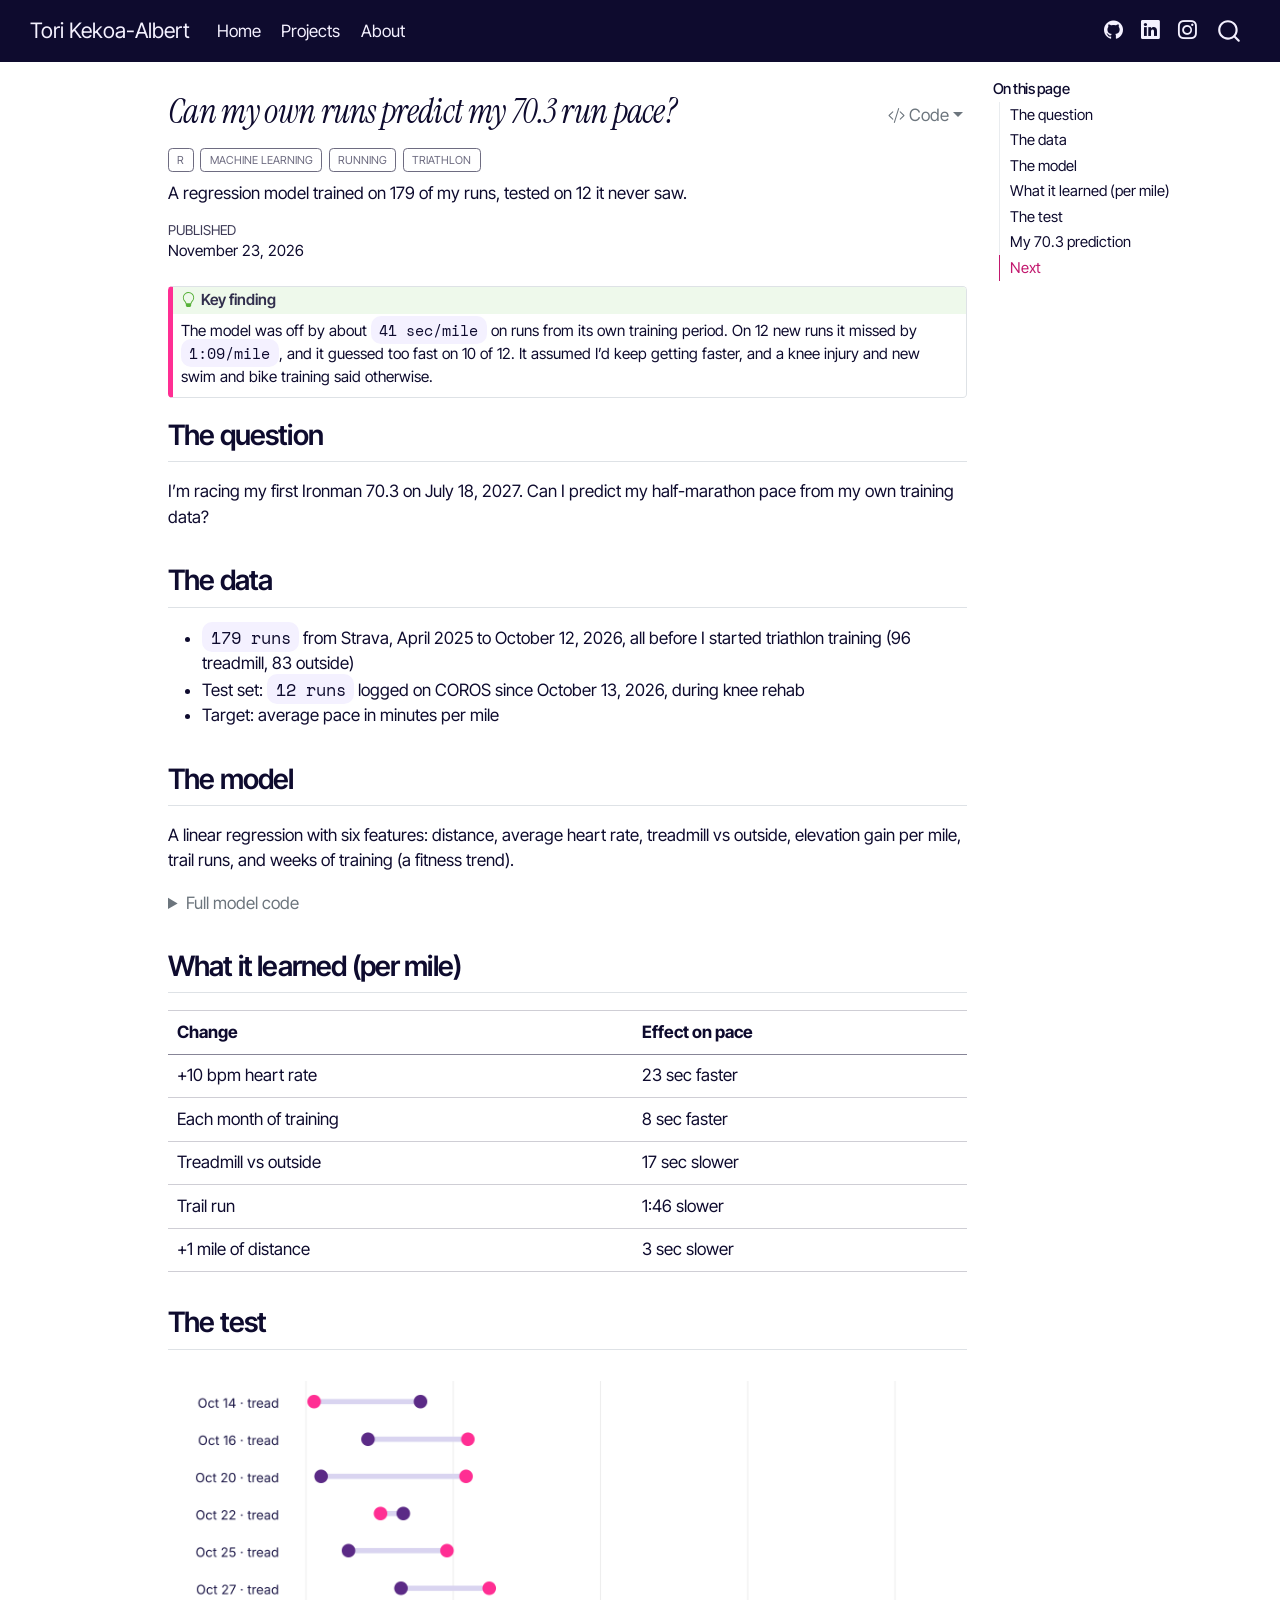
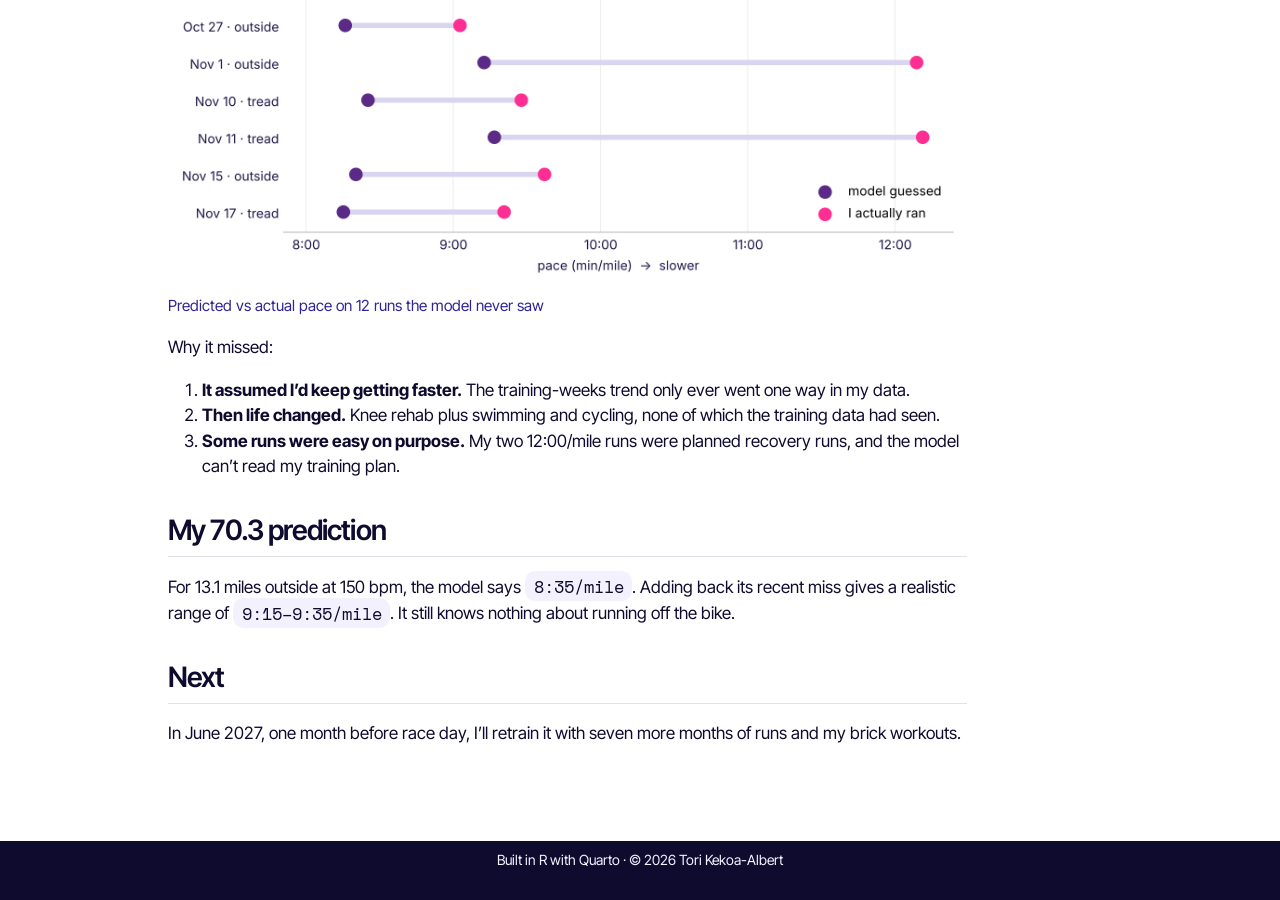
==== projects/ironman-pace/index.html @ d80fd7a1 "Built site for gh-pages" ====
<!DOCTYPE html>
<html xmlns="http://www.w3.org/1999/xhtml" lang="en" xml:lang="en"><head>

<meta charset="utf-8">
<meta name="generator" content="quarto-1.11.9">

<meta name="viewport" content="width=device-width, initial-scale=1.0, user-scalable=yes">

<meta name="dcterms.date" content="2026-11-23">
<meta name="description" content="A regression model trained on 179 of my runs, tested on 12 it never saw.">

<title>Can my own runs predict my 70.3 run pace? – Tori Kekoa-Albert</title>
<style>
/* Default styles provided by pandoc.
** See https://pandoc.org/MANUAL.html#variables-for-html for config info.
*/
span.smallcaps{font-variant: small-caps;}
div.columns{display: flex; gap: 1.5em;}
div.column{flex: auto;}
@media screen {
div.columns{gap: min(4vw, 1.5em);}
div.column{overflow-x: auto;}
}
div.hanging-indent{margin-left: 1.5em; text-indent: -1.5em;}
ul.task-list{list-style: none;}
ul.task-list li input[type="checkbox"] {
  width: 0.8em;
  margin: 0 0.8em 0.2em -1em; /* quarto-specific, see https://github.com/quarto-dev/quarto-cli/issues/4556 */ 
  vertical-align: middle;
}
/* CSS for syntax highlighting */
html { -webkit-text-size-adjust: 100%; }
pre > code.sourceCode { white-space: pre; position: relative; }
pre > code.sourceCode > span { display: inline-block; line-height: 1.25; }
pre > code.sourceCode > span:empty { height: 1.2em; }
.sourceCode { overflow: visible; }
code.sourceCode > span { color: inherit; text-decoration: inherit; }
div.sourceCode { margin: 1em 0; }
pre.sourceCode { margin: 0; }
@media screen {
div.sourceCode { overflow: auto; }
}
@media print {
pre > code.sourceCode { white-space: pre-wrap; }
pre > code.sourceCode > span { text-indent: -5em; padding-left: 5em; }
}
pre.numberSource code
  { counter-reset: source-line 0; }
pre.numberSource code > span
  { position: relative; left: -4em; counter-increment: source-line; }
pre.numberSource code > span > a:first-child::before
  { content: counter(source-line);
    position: relative; left: -1em; text-align: right; vertical-align: baseline;
    border: none; display: inline-block;
    -webkit-touch-callout: none; -webkit-user-select: none;
    -khtml-user-select: none; -moz-user-select: none;
    -ms-user-select: none; user-select: none;
    padding: 0 4px; width: 4em;
  }
pre.numberSource { margin-left: 3em;  padding-left: 4px; }
div.sourceCode
  {   }
@media screen {
pre > code.sourceCode > span > a:first-child::before { text-decoration: underline; }
}
</style>


<script src="../../site_libs/quarto-nav/quarto-nav.js"></script>
<script src="../../site_libs/quarto-nav/headroom.min.js"></script>
<script src="../../site_libs/clipboard/clipboard.min.js"></script>
<script src="../../site_libs/quarto-search/autocomplete.umd.js"></script>
<script src="../../site_libs/quarto-search/fuse.min.js"></script>
<script src="../../site_libs/quarto-search/quarto-search.js"></script>
<meta name="quarto:offset" content="../../">
<script src="../../site_libs/quarto-html/quarto.js" type="module"></script>
<script src="../../site_libs/quarto-html/tabsets/tabsets.js" type="module"></script>
<script src="../../site_libs/quarto-html/scrollable-regions/scrollable-regions.js" type="module"></script>
<script src="../../site_libs/quarto-html/popper.min.js"></script>
<script src="../../site_libs/quarto-html/tippy.umd.min.js"></script>
<script src="../../site_libs/quarto-html/anchor.min.js"></script>
<link href="../../site_libs/quarto-html/tippy.css" rel="stylesheet">
<link href="../../site_libs/quarto-html/quarto-syntax-highlighting-51c00c8f4a180df4682e31cd7a7e14bc.css" rel="stylesheet" id="quarto-text-highlighting-styles">
<script src="../../site_libs/bootstrap/bootstrap.min.js"></script>
<link href="../../site_libs/bootstrap/bootstrap-icons.css" rel="stylesheet">
<link href="../../site_libs/bootstrap/bootstrap-92f1e757659c2c42efb5106b1210d6f0.min.css" rel="stylesheet" append-hash="true" id="quarto-bootstrap" data-mode="light">
<script id="quarto-search-options" type="application/json">{
  "location": "navbar",
  "copy-button": false,
  "collapse-after": 3,
  "panel-placement": "end",
  "type": "overlay",
  "limit": 50,
  "keyboard-shortcut": [
    "f",
    "/",
    "s"
  ],
  "show-item-context": false,
  "language": {
    "search-no-results-text": "No results",
    "search-matching-documents-text": "matching documents",
    "search-copy-link-title": "Copy link to search",
    "search-hide-matches-text": "Hide additional matches",
    "search-more-match-text": "more match in this document",
    "search-more-matches-text": "more matches in this document",
    "search-clear-button-title": "Clear",
    "search-text-placeholder": "",
    "search-detached-cancel-button-title": "Cancel",
    "search-submit-button-title": "Submit",
    "search-label": "Search"
  }
}</script>
<style>html{ scroll-behavior: smooth; }</style>


</head>

<body class="nav-fixed quarto-light"><a id="quarto-skip-link" class="visually-hidden-focusable" href="#quarto-document-content">Skip to main content</a>

<div id="quarto-search-results"></div>
  <header id="quarto-header" class="headroom fixed-top">
    <nav class="navbar navbar-expand-lg " data-bs-theme="dark" aria-label="Site">
      <div class="navbar-container container-fluid">
      <div class="navbar-brand-container mx-auto">
    <a class="navbar-brand" href="../../index.html">
    <span class="navbar-title">Tori Kekoa-Albert</span>
    </a>
  </div>
          <button class="navbar-toggler" type="button" data-bs-toggle="collapse" data-bs-target="#navbarCollapse" aria-controls="navbarCollapse" aria-expanded="false" aria-label="Toggle navigation" onclick="if (window.quartoToggleHeadroom) { window.quartoToggleHeadroom(); }">
  <span class="navbar-toggler-icon"></span>
</button>
          <div class="collapse navbar-collapse" id="navbarCollapse">
            <ul class="navbar-nav navbar-nav-scroll me-auto">
  <li class="nav-item">
    <a class="nav-link" href="../../index.html"> 
<span class="menu-text">Home</span></a>
  </li>  
  <li class="nav-item">
    <a class="nav-link" href="../../projects.html"> 
<span class="menu-text">Projects</span></a>
  </li>  
  <li class="nav-item">
    <a class="nav-link" href="../../about.html"> 
<span class="menu-text">About</span></a>
  </li>  
</ul>
            <ul class="navbar-nav navbar-nav-scroll ms-auto">
  <li class="nav-item compact">
    <a class="nav-link" href="https://github.com/toripka-data"> <i class="bi bi-github" role="img" aria-label="GitHub">
</i> 
<span class="menu-text"></span></a>
  </li>  
  <li class="nav-item compact">
    <a class="nav-link" href="https://www.linkedin.com/in/YOUR-LINKEDIN"> <i class="bi bi-linkedin" role="img" aria-label="LinkedIn">
</i> 
<span class="menu-text"></span></a>
  </li>  
  <li class="nav-item compact">
    <a class="nav-link" href="https://www.instagram.com/toripka"> <i class="bi bi-instagram" role="img" aria-label="Instagram">
</i> 
<span class="menu-text"></span></a>
  </li>  
</ul>
          </div> <!-- /navcollapse -->
            <div class="quarto-navbar-tools">
</div>
            <div id="quarto-search" class="" title="Search"></div>
      </div> <!-- /container-fluid -->
    </nav>
</header>
<!-- content -->
<div id="quarto-content" class="quarto-container page-columns page-rows-contents page-layout-article page-navbar">
<!-- sidebar -->
<!-- margin-sidebar -->
    <div id="quarto-margin-sidebar" class="sidebar margin-sidebar">
        <nav id="TOC" role="doc-toc" aria-labelledby="toc-title" class="toc-active">
    <h2 id="toc-title">On this page</h2>
   
  <ul>
  <li><a href="#the-question" id="toc-the-question" class="nav-link active" data-scroll-target="#the-question">The question</a></li>
  <li><a href="#the-data" id="toc-the-data" class="nav-link" data-scroll-target="#the-data">The data</a></li>
  <li><a href="#the-model" id="toc-the-model" class="nav-link" data-scroll-target="#the-model">The model</a></li>
  <li><a href="#what-it-learned-per-mile" id="toc-what-it-learned-per-mile" class="nav-link" data-scroll-target="#what-it-learned-per-mile">What it learned (per mile)</a></li>
  <li><a href="#the-test" id="toc-the-test" class="nav-link" data-scroll-target="#the-test">The test</a></li>
  <li><a href="#my-70.3-prediction" id="toc-my-70.3-prediction" class="nav-link" data-scroll-target="#my-70.3-prediction">My 70.3 prediction</a></li>
  <li><a href="#next" id="toc-next" class="nav-link" data-scroll-target="#next">Next</a></li>
  </ul>
</nav>
    </div>
<!-- main -->
<main class="content" id="quarto-document-content" tabindex="-1">

<header id="title-block-header" class="quarto-title-block default">
<div class="quarto-title">
<div class="quarto-title-block"><div><h1 class="title">Can my own runs predict my 70.3 run pace?</h1><button type="button" class="btn code-tools-button dropdown-toggle" id="quarto-code-tools-menu" data-bs-toggle="dropdown" aria-expanded="false"><i class="bi"></i> Code</button><ul class="dropdown-menu dropdown-menu-end" aria-labelelledby="quarto-code-tools-menu"><li><a id="quarto-show-all-code" class="dropdown-item" href="javascript:void(0)" role="button">Show All Code</a></li><li><a id="quarto-hide-all-code" class="dropdown-item" href="javascript:void(0)" role="button">Hide All Code</a></li><li><hr class="dropdown-divider"></li><li><a id="quarto-view-source" class="dropdown-item" href="javascript:void(0)" role="button">View Source</a></li></ul></div></div>
  <div class="quarto-categories">
    <div class="quarto-category">R</div>
    <div class="quarto-category">machine learning</div>
    <div class="quarto-category">running</div>
    <div class="quarto-category">triathlon</div>
  </div>
  </div>

<div>
  <div class="description">
    A regression model trained on 179 of my runs, tested on 12 it never saw.
  </div>
</div>


<div class="quarto-title-meta">

    
    <div>
    <div class="quarto-title-meta-heading">Published</div>
    <div class="quarto-title-meta-contents">
      <p class="date">November 23, 2026</p>
    </div>
  </div>
  
    
  </div>
  


</header>


<div class="callout callout-style-default callout-tip callout-titled">
<div class="callout-header d-flex align-content-center">
<div class="callout-icon-container">
<i class="callout-icon"></i>
</div>
<div class="callout-title-container flex-fill">
<span class="screen-reader-only">Tip</span>Key finding
</div>
</div>
<div class="callout-body-container callout-body">
<p>The model was off by about <span class="stat">41 sec/mile</span> on runs from its own training period. On 12 new runs it missed by <span class="stat">1:09/mile</span>, and it guessed too fast on 10 of 12. It assumed I’d keep getting faster, and a knee injury and new swim and bike training said otherwise.</p>
</div>
</div>
<section id="the-question" class="level2">
<h2 class="anchored" data-anchor-id="the-question">The question</h2>
<p>I’m racing my first Ironman 70.3 on July 18, 2027. Can I predict my half-marathon pace from my own training data?</p>
</section>
<section id="the-data" class="level2">
<h2 class="anchored" data-anchor-id="the-data">The data</h2>
<ul>
<li><span class="stat">179 runs</span> from Strava, April 2025 to October 12, 2026, all before I started triathlon training (96 treadmill, 83 outside)</li>
<li>Test set: <span class="stat">12 runs</span> logged on COROS since October 13, 2026, during knee rehab</li>
<li>Target: average pace in minutes per mile</li>
</ul>
</section>
<section id="the-model" class="level2">
<h2 class="anchored" data-anchor-id="the-model">The model</h2>
<p>A linear regression with six features: distance, average heart rate, treadmill vs outside, elevation gain per mile, trail runs, and weeks of training (a fitness trend).</p>
<div class="cell">
<details class="code-fold">
<summary>Full model code</summary>
<div class="code-copy-outer-scaffold"><div class="sourceCode cell-code" id="cb1"><pre class="sourceCode r code-with-copy"><code class="sourceCode r"><span id="cb1-1"><a href="#cb1-1" aria-hidden="true" tabindex="-1"></a><span class="co"># ------------------------------------------------------------</span></span>
<span id="cb1-2"><a href="#cb1-2" aria-hidden="true" tabindex="-1"></a><span class="co"># 70.3 run pace model: train on pre-triathlon runs, test on new ones</span></span>
<span id="cb1-3"><a href="#cb1-3" aria-hidden="true" tabindex="-1"></a><span class="co"># Uses strava_runs_clean.csv (the output of strava_filter_1.R)</span></span>
<span id="cb1-4"><a href="#cb1-4" aria-hidden="true" tabindex="-1"></a><span class="co"># ------------------------------------------------------------</span></span>
<span id="cb1-5"><a href="#cb1-5" aria-hidden="true" tabindex="-1"></a><span class="fu">library</span>(tidyverse)</span>
<span id="cb1-6"><a href="#cb1-6" aria-hidden="true" tabindex="-1"></a></span>
<span id="cb1-7"><a href="#cb1-7" aria-hidden="true" tabindex="-1"></a>runs <span class="ot">&lt;-</span> <span class="fu">read_csv</span>(<span class="st">"strava_runs_clean.csv"</span>) <span class="sc">%&gt;%</span></span>
<span id="cb1-8"><a href="#cb1-8" aria-hidden="true" tabindex="-1"></a>  <span class="fu">mutate</span>(</span>
<span id="cb1-9"><a href="#cb1-9" aria-hidden="true" tabindex="-1"></a>    <span class="at">elev_pm =</span> elev_ft <span class="sc">/</span> miles,                                     <span class="co"># feet of climb per mile</span></span>
<span id="cb1-10"><a href="#cb1-10" aria-hidden="true" tabindex="-1"></a>    <span class="at">weeks   =</span> <span class="fu">as.numeric</span>(day <span class="sc">-</span> <span class="fu">as_date</span>(<span class="st">"2025-04-28"</span>)) <span class="sc">/</span> <span class="dv">7</span>,         <span class="co"># fitness trend</span></span>
<span id="cb1-11"><a href="#cb1-11" aria-hidden="true" tabindex="-1"></a>    <span class="at">trail   =</span> <span class="fu">as.integer</span>(<span class="fu">str_detect</span>(name, <span class="fu">regex</span>(<span class="st">"trail|wildwood|ultra"</span>, <span class="at">ignore_case =</span> <span class="cn">TRUE</span>)))</span>
<span id="cb1-12"><a href="#cb1-12" aria-hidden="true" tabindex="-1"></a>  )</span>
<span id="cb1-13"><a href="#cb1-13" aria-hidden="true" tabindex="-1"></a></span>
<span id="cb1-14"><a href="#cb1-14" aria-hidden="true" tabindex="-1"></a><span class="co"># 1. Fit the model ----------------------------------------------</span></span>
<span id="cb1-15"><a href="#cb1-15" aria-hidden="true" tabindex="-1"></a>fit <span class="ot">&lt;-</span> <span class="fu">lm</span>(pace <span class="sc">~</span> miles <span class="sc">+</span> avg_hr <span class="sc">+</span> treadmill <span class="sc">+</span> elev_pm <span class="sc">+</span> weeks <span class="sc">+</span> trail, <span class="at">data =</span> runs)</span>
<span id="cb1-16"><a href="#cb1-16" aria-hidden="true" tabindex="-1"></a><span class="fu">summary</span>(fit)</span>
<span id="cb1-17"><a href="#cb1-17" aria-hidden="true" tabindex="-1"></a><span class="co"># Per-mile effects, in seconds:</span></span>
<span id="cb1-18"><a href="#cb1-18" aria-hidden="true" tabindex="-1"></a><span class="fu">round</span>(<span class="fu">coef</span>(fit)[<span class="sc">-</span><span class="dv">1</span>] <span class="sc">*</span> <span class="dv">60</span>, <span class="dv">1</span>)   <span class="co"># avg_hr x10 = ~23 s faster, weeks x4.35 = ~8 s/month faster</span></span>
<span id="cb1-19"><a href="#cb1-19" aria-hidden="true" tabindex="-1"></a></span>
<span id="cb1-20"><a href="#cb1-20" aria-hidden="true" tabindex="-1"></a><span class="co"># 2. 5-fold cross-validated error on the training runs ----------</span></span>
<span id="cb1-21"><a href="#cb1-21" aria-hidden="true" tabindex="-1"></a><span class="fu">set.seed</span>(<span class="dv">1</span>)</span>
<span id="cb1-22"><a href="#cb1-22" aria-hidden="true" tabindex="-1"></a>folds <span class="ot">&lt;-</span> <span class="fu">sample</span>(<span class="fu">rep</span>(<span class="dv">1</span><span class="sc">:</span><span class="dv">5</span>, <span class="at">length.out =</span> <span class="fu">nrow</span>(runs)))</span>
<span id="cb1-23"><a href="#cb1-23" aria-hidden="true" tabindex="-1"></a>cv_err <span class="ot">&lt;-</span> <span class="fu">map_dbl</span>(<span class="dv">1</span><span class="sc">:</span><span class="dv">5</span>, <span class="cf">function</span>(k) {</span>
<span id="cb1-24"><a href="#cb1-24" aria-hidden="true" tabindex="-1"></a>  m <span class="ot">&lt;-</span> <span class="fu">lm</span>(<span class="fu">formula</span>(fit), <span class="at">data =</span> runs[folds <span class="sc">!=</span> k, ])</span>
<span id="cb1-25"><a href="#cb1-25" aria-hidden="true" tabindex="-1"></a>  <span class="fu">mean</span>(<span class="fu">abs</span>(<span class="fu">predict</span>(m, runs[folds <span class="sc">==</span> k, ]) <span class="sc">-</span> runs<span class="sc">$</span>pace[folds <span class="sc">==</span> k]))</span>
<span id="cb1-26"><a href="#cb1-26" aria-hidden="true" tabindex="-1"></a>})</span>
<span id="cb1-27"><a href="#cb1-27" aria-hidden="true" tabindex="-1"></a><span class="fu">mean</span>(cv_err) <span class="sc">*</span> <span class="dv">60</span>   <span class="co"># ~41 sec per mile (random fold split, so yours may differ slightly)</span></span>
<span id="cb1-28"><a href="#cb1-28" aria-hidden="true" tabindex="-1"></a></span>
<span id="cb1-29"><a href="#cb1-29" aria-hidden="true" tabindex="-1"></a><span class="co"># 3. Test on the 12 runs since Oct 13 (from COROS) ---------------</span></span>
<span id="cb1-30"><a href="#cb1-30" aria-hidden="true" tabindex="-1"></a>test <span class="ot">&lt;-</span> <span class="fu">tribble</span>(</span>
<span id="cb1-31"><a href="#cb1-31" aria-hidden="true" tabindex="-1"></a>  <span class="sc">~</span>day,         <span class="sc">~</span>km,   <span class="sc">~</span>sec,          <span class="sc">~</span>avg_hr, <span class="sc">~</span>treadmill, <span class="sc">~</span>elev_m,</span>
<span id="cb1-32"><a href="#cb1-32" aria-hidden="true" tabindex="-1"></a>  <span class="st">"2026-10-14"</span>, <span class="fl">4.83</span>,  <span class="dv">24</span><span class="sc">*</span><span class="dv">60</span> <span class="sc">+</span> <span class="dv">10</span>,    <span class="dv">140</span>,     <span class="dv">1</span>,          <span class="dv">0</span>,</span>
<span id="cb1-33"><a href="#cb1-33" aria-hidden="true" tabindex="-1"></a>  <span class="st">"2026-10-16"</span>, <span class="fl">11.28</span>, <span class="dv">63</span><span class="sc">*</span><span class="dv">60</span> <span class="sc">+</span> <span class="dv">45</span>,    <span class="dv">154</span>,     <span class="dv">1</span>,          <span class="dv">0</span>,</span>
<span id="cb1-34"><a href="#cb1-34" aria-hidden="true" tabindex="-1"></a>  <span class="st">"2026-10-20"</span>, <span class="fl">6.20</span>,  <span class="dv">35</span><span class="sc">*</span><span class="dv">60</span>,         <span class="dv">158</span>,     <span class="dv">1</span>,          <span class="dv">0</span>,</span>
<span id="cb1-35"><a href="#cb1-35" aria-hidden="true" tabindex="-1"></a>  <span class="st">"2026-10-22"</span>, <span class="fl">3.28</span>,  <span class="dv">17</span><span class="sc">*</span><span class="dv">60</span> <span class="sc">+</span> <span class="dv">20</span>,    <span class="dv">141</span>,     <span class="dv">1</span>,          <span class="dv">0</span>,</span>
<span id="cb1-36"><a href="#cb1-36" aria-hidden="true" tabindex="-1"></a>  <span class="st">"2026-10-25"</span>, <span class="fl">5.41</span>,  <span class="dv">30</span><span class="sc">*</span><span class="dv">60</span> <span class="sc">+</span> <span class="dv">6</span>,     <span class="dv">152</span>,     <span class="dv">1</span>,          <span class="dv">0</span>,</span>
<span id="cb1-37"><a href="#cb1-37" aria-hidden="true" tabindex="-1"></a>  <span class="st">"2026-10-27"</span>, <span class="fl">3.50</span>,  <span class="dv">20</span><span class="sc">*</span><span class="dv">60</span> <span class="sc">+</span> <span class="dv">6</span>,     <span class="dv">141</span>,     <span class="dv">1</span>,          <span class="dv">0</span>,</span>
<span id="cb1-38"><a href="#cb1-38" aria-hidden="true" tabindex="-1"></a>  <span class="st">"2026-10-27"</span>, <span class="fl">3.56</span>,  <span class="dv">20</span><span class="sc">*</span><span class="dv">60</span>,         <span class="dv">150</span>,     <span class="dv">0</span>,          <span class="dv">48</span>,</span>
<span id="cb1-39"><a href="#cb1-39" aria-hidden="true" tabindex="-1"></a>  <span class="st">"2026-11-01"</span>, <span class="fl">9.83</span>,  <span class="dv">74</span><span class="sc">*</span><span class="dv">60</span> <span class="sc">+</span> <span class="dv">11</span>,    <span class="dv">129</span>,     <span class="dv">0</span>,          <span class="dv">121</span>,</span>
<span id="cb1-40"><a href="#cb1-40" aria-hidden="true" tabindex="-1"></a>  <span class="st">"2026-11-10"</span>, <span class="fl">3.04</span>,  <span class="dv">17</span><span class="sc">*</span><span class="dv">60</span> <span class="sc">+</span> <span class="dv">52</span>,    <span class="dv">145</span>,     <span class="dv">1</span>,          <span class="dv">0</span>,</span>
<span id="cb1-41"><a href="#cb1-41" aria-hidden="true" tabindex="-1"></a>  <span class="st">"2026-11-11"</span>, <span class="fl">5.08</span>,  <span class="dv">38</span><span class="sc">*</span><span class="dv">60</span> <span class="sc">+</span> <span class="dv">28</span>,    <span class="dv">124</span>,     <span class="dv">1</span>,          <span class="dv">0</span>,</span>
<span id="cb1-42"><a href="#cb1-42" aria-hidden="true" tabindex="-1"></a>  <span class="st">"2026-11-15"</span>, <span class="fl">3.91</span>,  <span class="dv">23</span><span class="sc">*</span><span class="dv">60</span> <span class="sc">+</span> <span class="dv">22</span>,    <span class="dv">144</span>,     <span class="dv">0</span>,          <span class="dv">34</span>,</span>
<span id="cb1-43"><a href="#cb1-43" aria-hidden="true" tabindex="-1"></a>  <span class="st">"2026-11-17"</span>, <span class="fl">3.62</span>,  <span class="dv">21</span><span class="sc">*</span><span class="dv">60</span> <span class="sc">+</span> <span class="dv">1</span>,     <span class="dv">149</span>,     <span class="dv">1</span>,          <span class="dv">0</span></span>
<span id="cb1-44"><a href="#cb1-44" aria-hidden="true" tabindex="-1"></a>) <span class="sc">%&gt;%</span></span>
<span id="cb1-45"><a href="#cb1-45" aria-hidden="true" tabindex="-1"></a>  <span class="fu">mutate</span>(</span>
<span id="cb1-46"><a href="#cb1-46" aria-hidden="true" tabindex="-1"></a>    <span class="at">day     =</span> <span class="fu">as_date</span>(day),</span>
<span id="cb1-47"><a href="#cb1-47" aria-hidden="true" tabindex="-1"></a>    <span class="at">miles   =</span> km <span class="sc">/</span> <span class="fl">1.609344</span>,</span>
<span id="cb1-48"><a href="#cb1-48" aria-hidden="true" tabindex="-1"></a>    <span class="at">pace    =</span> (sec <span class="sc">/</span> <span class="dv">60</span>) <span class="sc">/</span> miles,</span>
<span id="cb1-49"><a href="#cb1-49" aria-hidden="true" tabindex="-1"></a>    <span class="at">elev_pm =</span> elev_m <span class="sc">*</span> <span class="fl">3.28084</span> <span class="sc">/</span> miles,</span>
<span id="cb1-50"><a href="#cb1-50" aria-hidden="true" tabindex="-1"></a>    <span class="at">weeks   =</span> <span class="fu">as.numeric</span>(day <span class="sc">-</span> <span class="fu">as_date</span>(<span class="st">"2025-04-28"</span>)) <span class="sc">/</span> <span class="dv">7</span>,</span>
<span id="cb1-51"><a href="#cb1-51" aria-hidden="true" tabindex="-1"></a>    <span class="at">trail   =</span> <span class="dv">0</span></span>
<span id="cb1-52"><a href="#cb1-52" aria-hidden="true" tabindex="-1"></a>  ) <span class="sc">%&gt;%</span></span>
<span id="cb1-53"><a href="#cb1-53" aria-hidden="true" tabindex="-1"></a>  <span class="fu">mutate</span>(<span class="at">pred =</span> <span class="fu">predict</span>(fit, <span class="at">newdata =</span> .), <span class="at">miss_s =</span> (pace <span class="sc">-</span> pred) <span class="sc">*</span> <span class="dv">60</span>)</span>
<span id="cb1-54"><a href="#cb1-54" aria-hidden="true" tabindex="-1"></a></span>
<span id="cb1-55"><a href="#cb1-55" aria-hidden="true" tabindex="-1"></a>test <span class="sc">%&gt;%</span> <span class="fu">select</span>(day, miles, avg_hr, pace, pred, miss_s)</span>
<span id="cb1-56"><a href="#cb1-56" aria-hidden="true" tabindex="-1"></a><span class="fu">mean</span>(<span class="fu">abs</span>(test<span class="sc">$</span>miss_s))   <span class="co"># ~69 sec: average miss</span></span>
<span id="cb1-57"><a href="#cb1-57" aria-hidden="true" tabindex="-1"></a><span class="fu">sum</span>(test<span class="sc">$</span>miss_s <span class="sc">&gt;</span> <span class="dv">0</span>)     <span class="co"># 10 of 12 guessed too fast</span></span>
<span id="cb1-58"><a href="#cb1-58" aria-hidden="true" tabindex="-1"></a></span>
<span id="cb1-59"><a href="#cb1-59" aria-hidden="true" tabindex="-1"></a><span class="co"># 4. 70.3 projection: 13.1 mi outside at 150 bpm, "if I raced today" ---</span></span>
<span id="cb1-60"><a href="#cb1-60" aria-hidden="true" tabindex="-1"></a>race <span class="ot">&lt;-</span> <span class="fu">tibble</span>(<span class="at">miles =</span> <span class="fl">13.1</span>, <span class="at">avg_hr =</span> <span class="dv">150</span>, <span class="at">treadmill =</span> <span class="dv">0</span>,</span>
<span id="cb1-61"><a href="#cb1-61" aria-hidden="true" tabindex="-1"></a>               <span class="at">elev_pm =</span> <span class="fu">median</span>(runs<span class="sc">$</span>elev_pm[runs<span class="sc">$</span>treadmill <span class="sc">==</span> <span class="dv">0</span> <span class="sc">&amp;</span> runs<span class="sc">$</span>trail <span class="sc">==</span> <span class="dv">0</span> <span class="sc">&amp;</span> runs<span class="sc">$</span>miles <span class="sc">&gt;=</span> <span class="dv">8</span>]),</span>
<span id="cb1-62"><a href="#cb1-62" aria-hidden="true" tabindex="-1"></a>               <span class="at">weeks =</span> <span class="fu">as.numeric</span>(<span class="fu">as_date</span>(<span class="st">"2026-11-23"</span>) <span class="sc">-</span> <span class="fu">as_date</span>(<span class="st">"2025-04-28"</span>)) <span class="sc">/</span> <span class="dv">7</span>, <span class="at">trail =</span> <span class="dv">0</span>)</span>
<span id="cb1-63"><a href="#cb1-63" aria-hidden="true" tabindex="-1"></a><span class="fu">predict</span>(fit, race)       <span class="co"># ~8.58 min/mi = 8:35</span></span></code></pre></div><button title="Copy to Clipboard" class="code-copy-button"><i class="bi"></i></button></div>
</details>
</div>
<!-- To run this live: put strava_runs_clean.csv in this folder, change the
     read_csv() path in pace_model.R if needed, and set eval: true above. -->
</section>
<section id="what-it-learned-per-mile" class="level2">
<h2 class="anchored" data-anchor-id="what-it-learned-per-mile">What it learned (per mile)</h2>
<table class="caption-top table">
<thead>
<tr class="header">
<th>Change</th>
<th>Effect on pace</th>
</tr>
</thead>
<tbody>
<tr class="odd">
<td>+10 bpm heart rate</td>
<td>23 sec faster</td>
</tr>
<tr class="even">
<td>Each month of training</td>
<td>8 sec faster</td>
</tr>
<tr class="odd">
<td>Treadmill vs outside</td>
<td>17 sec slower</td>
</tr>
<tr class="even">
<td>Trail run</td>
<td>1:46 slower</td>
</tr>
<tr class="odd">
<td>+1 mile of distance</td>
<td>3 sec slower</td>
</tr>
</tbody>
</table>
</section>
<section id="the-test" class="level2">
<h2 class="anchored" data-anchor-id="the-test">The test</h2>
<div class="quarto-figure quarto-figure-center">
<figure class="figure">
<p><img src="pred_vs_actual.png" class="img-fluid figure-img" alt="Dot chart of 12 runs from Oct 14 to Nov 17. The model guessed faster than my actual pace on 10 of 12, by about a minute per mile on average, and by about 3 minutes on the easy runs of Nov 1 and Nov 11."></p>
<figcaption>Predicted vs actual pace on 12 runs the model never saw</figcaption>
</figure>
</div>
<p>Why it missed:</p>
<ol type="1">
<li><strong>It assumed I’d keep getting faster.</strong> The training-weeks trend only ever went one way in my data.</li>
<li><strong>Then life changed.</strong> Knee rehab plus swimming and cycling, none of which the training data had seen.</li>
<li><strong>Some runs were easy on purpose.</strong> My two 12:00/mile runs were planned recovery runs, and the model can’t read my training plan.</li>
</ol>
</section>
<section id="my-70.3-prediction" class="level2">
<h2 class="anchored" data-anchor-id="my-70.3-prediction">My 70.3 prediction</h2>
<p>For 13.1 miles outside at 150 bpm, the model says <span class="stat">8:35/mile</span>. Adding back its recent miss gives a realistic range of <span class="stat">9:15–9:35/mile</span>. It still knows nothing about running off the bike.</p>
</section>
<section id="next" class="level2">
<h2 class="anchored" data-anchor-id="next">Next</h2>
<p>In June 2027, one month before race day, I’ll retrain it with seven more months of runs and my brick workouts.</p>


<!-- -->

</section>

</main> <!-- /main -->
<script id="quarto-html-after-body" type="application/javascript">
  window.document.addEventListener("DOMContentLoaded", function (event) {
    const icon = "";
    const anchorJS = new window.AnchorJS();
    anchorJS.options = {
      placement: 'right',
      icon: icon
    };
    anchorJS.add('.anchored');
    const isCodeAnnotation = (el) => {
      for (const clz of el.classList) {
        if (clz.startsWith('code-annotation-')) {                     
          return true;
        }
      }
      return false;
    }
    const onCopySuccess = function(e) {
      // button target
      const button = e.trigger;
      // don't keep focus
      button.blur();
      // flash "checked"
      button.classList.add('code-copy-button-checked');
      var currentTitle = button.getAttribute("title");
      button.setAttribute("title", "Copied!");
      let tooltip;
      if (window.bootstrap) {
        button.setAttribute("data-bs-toggle", "tooltip");
        button.setAttribute("data-bs-placement", "left");
        button.setAttribute("data-bs-title", "Copied!");
        tooltip = new bootstrap.Tooltip(button, 
          { trigger: "manual", 
            customClass: "code-copy-button-tooltip",
            offset: [0, -8]});
        tooltip.show();    
      }
      setTimeout(function() {
        if (tooltip) {
          tooltip.hide();
          button.removeAttribute("data-bs-title");
          button.removeAttribute("data-bs-toggle");
          button.removeAttribute("data-bs-placement");
        }
        button.setAttribute("title", currentTitle);
        button.classList.remove('code-copy-button-checked');
      }, 1000);
      // clear code selection
      e.clearSelection();
    }
    const getTextToCopy = function(trigger) {
      const outerScaffold = trigger.parentElement.cloneNode(true);
      const codeEl = outerScaffold.querySelector('code');
      for (const childEl of codeEl.children) {
        if (isCodeAnnotation(childEl)) {
          childEl.remove();
        }
      }
      return codeEl.innerText;
    }
    const clipboard = new window.ClipboardJS('.code-copy-button:not([data-in-quarto-modal])', {
      text: getTextToCopy
    });
    clipboard.on('success', onCopySuccess);
    if (window.document.getElementById('quarto-embedded-source-code-modal')) {
      const clipboardModal = new window.ClipboardJS('.code-copy-button[data-in-quarto-modal]', {
        text: getTextToCopy,
        container: window.document.getElementById('quarto-embedded-source-code-modal')
      });
      clipboardModal.on('success', onCopySuccess);
    }
    const viewSource = window.document.getElementById('quarto-view-source') ||
                       window.document.getElementById('quarto-code-tools-source');
    if (viewSource) {
      const sourceUrl = viewSource.getAttribute("data-quarto-source-url");
      viewSource.addEventListener("click", function(e) {
        if (sourceUrl) {
          // rstudio viewer pane
          if (/\bcapabilities=\b/.test(window.location)) {
            window.open(sourceUrl);
          } else {
            window.location.href = sourceUrl;
          }
        } else {
          const modal = new bootstrap.Modal(document.getElementById('quarto-embedded-source-code-modal'));
          modal.show();
        }
        return false;
      });
    }
    function toggleCodeHandler(show) {
      return function(e) {
        const cellDetails = window.document.querySelectorAll(".cell details.code-fold");
        for (let i=0; i<cellDetails.length; i++) {
          const details = cellDetails[i];
          if (show) {
            details.open = true;
          } else {
            details.removeAttribute("open");
          }
        }
        const cellCodeDivs = window.document.querySelectorAll(".cell div.sourceCode.cell-code");
        const fromCls = show ? "hidden" : "unhidden";
        const toCls = show ? "unhidden" : "hidden";
        for (let i=0; i<cellCodeDivs.length; i++) {
          const codeDiv = cellCodeDivs[i];
          if (codeDiv.classList.contains(fromCls)) {
            codeDiv.classList.remove(fromCls);
            codeDiv.classList.add(toCls);
          } 
        }
        return false;
      }
    }
    const hideAllCode = window.document.getElementById("quarto-hide-all-code");
    if (hideAllCode) {
      hideAllCode.addEventListener("click", toggleCodeHandler(false));
    }
    const showAllCode = window.document.getElementById("quarto-show-all-code");
    if (showAllCode) {
      showAllCode.addEventListener("click", toggleCodeHandler(true));
    }
      var localhostRegex = new RegExp(/^(?:http|https):\/\/localhost\:?[0-9]*\//);
      var mailtoRegex = new RegExp(/^mailto:/);
        var filterRegex = new RegExp("https:\/\/toripka-data\.github\.io");
      var isInternal = (href) => {
          return filterRegex.test(href) || localhostRegex.test(href) || mailtoRegex.test(href);
      }
      // Inspect non-navigation links and adorn them if external
      window.quartoDecorateExternalLinks = function (root) {
     var links = (root || window.document).querySelectorAll('a[href]:not(.nav-link):not(.navbar-brand):not(.toc-action):not(.sidebar-link):not(.sidebar-item-toggle):not(.pagination-link):not(.no-external):not([aria-hidden]):not(.dropdown-item):not(.quarto-navigation-tool):not(.about-link)');
      for (var i=0; i<links.length; i++) {
        const link = links[i];
        if (!isInternal(link.href)) {
          // undo the damage that might have been done by quarto-nav.js in the case of
          // links that we want to consider external
          if (link.dataset.originalHref !== undefined) {
            link.href = link.dataset.originalHref;
          }
          if (!link.classList.contains('no-external-icon')) {
          }
        }
      }
      };
      window.quartoDecorateExternalLinks(window.document);
    // Esc closes the popup (WCAG 1.4.13) and focus leaving both trigger and
    // popup closes it (WCAG 2.4.11); tippy handles neither for interactive popups.
    const hideOnEscAndFocusOut = {
      name: 'hideOnEscAndFocusOut',
      defaultValue: true,
      fn(instance) {
        const dismiss = () => {
          // A show scheduled by the trigger delay would otherwise reopen it
          instance.clearDelayTimeouts();
          instance.hide();
        };
        const onKeyDown = (event) => {
          if (event.key !== 'Escape') {
            return;
          }
          // Keep Esc from also reaching page handlers (e.g. reveal.js overview),
          // except an open reveal.js slide menu, which Esc should close too.
          // The menu handles keys only when its keyboard option is on.
          const menuHandlesEsc = window.Reveal?.getPlugin?.('menu')?.isOpen() &&
            window.Reveal.getConfig().menu?.keyboard !== false;
          if (!menuHandlesEsc) {
            event.stopPropagation();
          }
          if (instance.popper.contains(window.document.activeElement)) {
            // Disabled while refocusing so the focus trigger does not reopen it
            instance.disable();
            instance.reference.focus();
            instance.enable();
          }
          dismiss();
        };
        const onFocusOut = (event) => {
          const target = event.relatedTarget;
          if (target && !instance.reference.contains(target) &&
              !instance.popper.contains(target)) {
            dismiss();
          }
        };
        // On the trigger too: a click trigger (code-annotations: select) has no
        // blur handling. Attached for the instance's lifetime so leaving the
        // trigger also cancels a show still pending on the trigger delay.
        instance.reference.addEventListener('focusout', onFocusOut);
        return {
          onShow() {
            window.document.addEventListener('keydown', onKeyDown, true);
            instance.popper.addEventListener('focusout', onFocusOut);
          },
          onHide() {
            window.document.removeEventListener('keydown', onKeyDown, true);
            instance.popper.removeEventListener('focusout', onFocusOut);
          },
          onDestroy() {
            instance.reference.removeEventListener('focusout', onFocusOut);
          },
        };
      },
    };
    function tippyHover(el, contentFn, onTriggerFn, onUntriggerFn) {
      const config = {
        allowHTML: true,
        maxWidth: 500,
        delay: 100,
        arrow: false,
        appendTo: function(el) {
            return el.parentElement;
        },
        interactive: true,
        interactiveBorder: 10,
        theme: 'quarto',
        placement: 'bottom-start',
        plugins: [hideOnEscAndFocusOut],
      };
      if (contentFn) {
        config.content = contentFn;
      }
      if (onTriggerFn) {
        config.onTrigger = onTriggerFn;
      }
      if (onUntriggerFn) {
        config.onUntrigger = onUntriggerFn;
      }
      window.tippy(el, config); 
    }
    const noterefs = window.document.querySelectorAll('a[role="doc-noteref"]');
    for (var i=0; i<noterefs.length; i++) {
      const ref = noterefs[i];
      tippyHover(ref, function() {
        // use id or data attribute instead here
        let href = ref.getAttribute('data-footnote-href') || ref.getAttribute('href');
        try { href = new URL(href).hash; } catch {}
        const id = href.replace(/^#\/?/, "");
        const note = window.document.getElementById(id);
        if (note) {
          return note.innerHTML;
        } else {
          return "";
        }
      });
    }
    const xrefs = window.document.querySelectorAll('a.quarto-xref');
    const processXRef = (id, note) => {
      // Strip column container classes
      const stripColumnClz = (el) => {
        el.classList.remove("page-full", "page-columns");
        if (el.children) {
          for (const child of el.children) {
            stripColumnClz(child);
          }
        }
      }
      stripColumnClz(note)
      if (id === null || id.startsWith('sec-')) {
        // Special case sections, only their first couple elements
        const container = document.createElement("div");
        if (note.children && note.children.length > 2) {
          container.appendChild(note.children[0].cloneNode(true));
          for (let i = 1; i < note.children.length; i++) {
            const child = note.children[i];
            if (child.tagName === "P" && child.innerText === "") {
              continue;
            } else {
              container.appendChild(child.cloneNode(true));
              break;
            }
          }
          if (window.Quarto?.typesetMath) {
            window.Quarto.typesetMath(container);
          }
          return container.innerHTML
        } else {
          if (window.Quarto?.typesetMath) {
            window.Quarto.typesetMath(note);
          }
          return note.innerHTML;
        }
      } else {
        // Remove any anchor links if they are present
        const anchorLink = note.querySelector('a.anchorjs-link');
        if (anchorLink) {
          anchorLink.remove();
        }
        if (window.Quarto?.typesetMath) {
          window.Quarto.typesetMath(note);
        }
        if (note.classList.contains("callout")) {
          return note.outerHTML;
        } else {
          return note.innerHTML;
        }
      }
    }
    for (var i=0; i<xrefs.length; i++) {
      const xref = xrefs[i];
      tippyHover(xref, undefined, function(instance) {
        instance.disable();
        let url = xref.getAttribute('href');
        let hash = undefined; 
        if (url.startsWith('#')) {
          hash = url;
        } else {
          try { hash = new URL(url).hash; } catch {}
        }
        if (hash) {
          const id = hash.replace(/^#\/?/, "");
          const note = window.document.getElementById(id);
          if (note !== null) {
            try {
              const html = processXRef(id, note.cloneNode(true));
              instance.setContent(html);
            } finally {
              instance.enable();
              instance.show();
            }
          } else {
            // See if we can fetch this
            fetch(url.split('#')[0])
            .then(res => res.text())
            .then(html => {
              const parser = new DOMParser();
              const htmlDoc = parser.parseFromString(html, "text/html");
              const note = htmlDoc.getElementById(id);
              if (note !== null) {
                const html = processXRef(id, note);
                instance.setContent(html);
              } 
            }).finally(() => {
              instance.enable();
              instance.show();
            });
          }
        } else {
          // See if we can fetch a full url (with no hash to target)
          // This is a special case and we should probably do some content thinning / targeting
          fetch(url)
          .then(res => res.text())
          .then(html => {
            const parser = new DOMParser();
            const htmlDoc = parser.parseFromString(html, "text/html");
            const note = htmlDoc.querySelector('main.content');
            if (note !== null) {
              // This should only happen for chapter cross references
              // (since there is no id in the URL)
              // remove the first header
              if (note.children.length > 0 && note.children[0].tagName === "HEADER") {
                note.children[0].remove();
              }
              const html = processXRef(null, note);
              instance.setContent(html);
            } 
          }).finally(() => {
            instance.enable();
            instance.show();
          });
        }
      }, function(instance) {
      });
    }
        let selectedAnnoteEl;
        const selectorForAnnotation = ( cell, annotation) => {
          let cellAttr = 'data-code-cell="' + cell + '"';
          let lineAttr = 'data-code-annotation="' +  annotation + '"';
          const selector = 'span[' + cellAttr + '][' + lineAttr + ']';
          return selector;
        }
        const selectCodeLines = (annoteEl) => {
          const doc = window.document;
          const targetCell = annoteEl.getAttribute("data-target-cell");
          const targetAnnotation = annoteEl.getAttribute("data-target-annotation");
          const annoteSpan = window.document.querySelector(selectorForAnnotation(targetCell, targetAnnotation));
          const lines = annoteSpan.getAttribute("data-code-lines").split(",");
          const lineIds = lines.map((line) => {
            return targetCell + "-" + line;
          })
          // Each band is positioned against its own containing block, which is
          // not the offsetParent of the lines, so place it from client rects.
          const placeBand = (band, firstEl, lastEl, codeBlock) => {
            const container = band.offsetParent;
            if (container === null) {
              return;
            }
            const containerRect = container.getBoundingClientRect();
            // Reveal.js scales slides with a transform, so convert client
            // pixels back to the CSS pixels of the container.
            const scale = containerRect.height / container.offsetHeight || 1;
            const firstRect = firstEl.getBoundingClientRect();
            const lastRect = lastEl.getBoundingClientRect();
            const top = (firstRect.top - containerRect.top) / scale - container.clientTop + container.scrollTop;
            const height = (lastRect.bottom - firstRect.top) / scale;
            band.style.top = top - 2 + "px";
            band.style.height = height + 4 + "px";
            if (codeBlock) {
              // Without the copy button wrapper, the containing block is wider
              // than the code block, so span the code block explicitly.
              const blockRect = codeBlock.getBoundingClientRect();
              band.style.left = (blockRect.left - containerRect.left) / scale - container.clientLeft + container.scrollLeft + "px";
              band.style.width = blockRect.width / scale + "px";
            }
          };
          if (lineIds.length > 0) {
            const el = window.document.getElementById(lineIds[0]);
            const lastEl = window.document.getElementById(lineIds[lineIds.length - 1]);
            const parent = el.parentElement.parentElement;
            // cook up a div (if necessary) and position it
            let div = window.document.getElementById("code-annotation-line-highlight");
            if (div === null) {
              div = window.document.createElement("div");
              div.setAttribute("id", "code-annotation-line-highlight");
              div.style.position = 'absolute';
              parent.appendChild(div);
            }
            placeBand(div, el, lastEl, parent.closest("div.sourceCode") || parent);
            let gutterDiv = window.document.getElementById("code-annotation-line-highlight-gutter");
            if (gutterDiv === null) {
              gutterDiv = window.document.createElement("div");
              gutterDiv.setAttribute("id", "code-annotation-line-highlight-gutter");
              gutterDiv.style.position = 'absolute';
              const codeCell = window.document.getElementById(targetCell);
              const gutter = codeCell.querySelector('.code-annotation-gutter');
              gutter.appendChild(gutterDiv);
            }
            placeBand(gutterDiv, el, lastEl);
            selectedAnnoteEl = annoteEl;
          }
        };
        const unselectCodeLines = () => {
          const elementsIds = ["code-annotation-line-highlight", "code-annotation-line-highlight-gutter"];
          elementsIds.forEach((elId) => {
            const div = window.document.getElementById(elId);
            if (div) {
              div.remove();
            }
          });
          selectedAnnoteEl = undefined;
        };
          // Handle positioning of the toggle
      window.addEventListener(
        "resize",
        throttle(() => {
          elRect = undefined;
          if (selectedAnnoteEl) {
            selectCodeLines(selectedAnnoteEl);
          }
        }, 10)
      );
      function throttle(fn, ms) {
      let throttle = false;
      let timer;
        return (...args) => {
          if(!throttle) { // first call gets through
              fn.apply(this, args);
              throttle = true;
          } else { // all the others get throttled
              if(timer) clearTimeout(timer); // cancel #2
              timer = setTimeout(() => {
                fn.apply(this, args);
                timer = throttle = false;
              }, ms);
          }
        };
      }
        // Attach click handler to the DT
        const annoteDls = window.document.querySelectorAll('dt[data-target-cell]');
        for (const annoteDlNode of annoteDls) {
          annoteDlNode.addEventListener('click', (event) => {
            const clickedEl = event.target;
            if (clickedEl !== selectedAnnoteEl) {
              unselectCodeLines();
              const activeEl = window.document.querySelector('dt[data-target-cell].code-annotation-active');
              if (activeEl) {
                activeEl.classList.remove('code-annotation-active');
              }
              selectCodeLines(clickedEl);
              clickedEl.classList.add('code-annotation-active');
            } else {
              // Unselect the line
              unselectCodeLines();
              clickedEl.classList.remove('code-annotation-active');
            }
          });
        }
    const findCites = (el) => {
      const parentEl = el.parentElement;
      if (parentEl) {
        const cites = parentEl.dataset.cites;
        if (cites) {
          return {
            el,
            cites: cites.split(' ')
          };
        } else {
          return findCites(el.parentElement)
        }
      } else {
        return undefined;
      }
    };
    var bibliorefs = window.document.querySelectorAll('a[role="doc-biblioref"]');
    for (var i=0; i<bibliorefs.length; i++) {
      const ref = bibliorefs[i];
      const citeInfo = findCites(ref);
      if (citeInfo) {
        tippyHover(citeInfo.el, function() {
          var popup = window.document.createElement('div');
          citeInfo.cites.forEach(function(cite) {
            var citeDiv = window.document.createElement('div');
            citeDiv.classList.add('hanging-indent');
            citeDiv.classList.add('csl-entry');
            var biblioDiv = window.document.getElementById('ref-' + cite);
            if (biblioDiv) {
              citeDiv.innerHTML = biblioDiv.innerHTML;
            }
            popup.appendChild(citeDiv);
          });
          return popup.innerHTML;
        });
      }
    }
  });
  </script>
  <script type="application/javascript">
  window.quartoScrollableRegionsLabels = {"code":"Scrollable code","output":"Scrollable output"};
  </script><div class="modal fade" id="quarto-embedded-source-code-modal" tabindex="-1" aria-labelledby="quarto-embedded-source-code-modal-label" aria-hidden="true"><div class="modal-dialog modal-dialog-scrollable"><div class="modal-content"><div class="modal-header"><h5 class="modal-title" id="quarto-embedded-source-code-modal-label">Source Code</h5><button class="btn-close" data-bs-dismiss="modal"></button></div><div class="modal-body"><div class="">
<div class="code-copy-outer-scaffold"><div class="sourceCode" id="cb2" data-shortcodes="false"><pre class="sourceCode markdown code-with-copy"><code class="sourceCode markdown"><span id="cb2-1"><a href="#cb2-1" aria-hidden="true" tabindex="-1"></a><span class="co">---</span></span>
<span id="cb2-2"><a href="#cb2-2" aria-hidden="true" tabindex="-1"></a><span class="an">title:</span><span class="co"> "Can my own runs predict my 70.3 run pace?"</span></span>
<span id="cb2-3"><a href="#cb2-3" aria-hidden="true" tabindex="-1"></a><span class="an">description:</span><span class="co"> "A regression model trained on 179 of my runs, tested on 12 it never saw."</span></span>
<span id="cb2-4"><a href="#cb2-4" aria-hidden="true" tabindex="-1"></a><span class="an">date:</span><span class="co"> 2026-11-23</span></span>
<span id="cb2-5"><a href="#cb2-5" aria-hidden="true" tabindex="-1"></a><span class="an">categories:</span><span class="co"> [R, machine learning, running, triathlon]</span></span>
<span id="cb2-6"><a href="#cb2-6" aria-hidden="true" tabindex="-1"></a><span class="an">image:</span><span class="co"> pred_vs_actual.png</span></span>
<span id="cb2-7"><a href="#cb2-7" aria-hidden="true" tabindex="-1"></a><span class="co">---</span></span>
<span id="cb2-8"><a href="#cb2-8" aria-hidden="true" tabindex="-1"></a></span>
<span id="cb2-9"><a href="#cb2-9" aria-hidden="true" tabindex="-1"></a>::: {.callout-tip}</span>
<span id="cb2-10"><a href="#cb2-10" aria-hidden="true" tabindex="-1"></a><span class="fu">## Key finding</span></span>
<span id="cb2-11"><a href="#cb2-11" aria-hidden="true" tabindex="-1"></a>The model was off by about <span class="co">[</span><span class="ot">41 sec/mile</span><span class="co">]</span>{.stat} on runs from its own training period. On 12 new runs it missed by <span class="co">[</span><span class="ot">1:09/mile</span><span class="co">]</span>{.stat}, and it guessed too fast on 10 of 12. It assumed I'd keep getting faster, and a knee injury and new swim and bike training said otherwise.</span>
<span id="cb2-12"><a href="#cb2-12" aria-hidden="true" tabindex="-1"></a>:::</span>
<span id="cb2-13"><a href="#cb2-13" aria-hidden="true" tabindex="-1"></a></span>
<span id="cb2-14"><a href="#cb2-14" aria-hidden="true" tabindex="-1"></a><span class="fu">## The question</span></span>
<span id="cb2-15"><a href="#cb2-15" aria-hidden="true" tabindex="-1"></a></span>
<span id="cb2-16"><a href="#cb2-16" aria-hidden="true" tabindex="-1"></a>I'm racing my first Ironman 70.3 on July 18, 2027. Can I predict my half-marathon pace from my own training data?</span>
<span id="cb2-17"><a href="#cb2-17" aria-hidden="true" tabindex="-1"></a></span>
<span id="cb2-18"><a href="#cb2-18" aria-hidden="true" tabindex="-1"></a><span class="fu">## The data</span></span>
<span id="cb2-19"><a href="#cb2-19" aria-hidden="true" tabindex="-1"></a></span>
<span id="cb2-20"><a href="#cb2-20" aria-hidden="true" tabindex="-1"></a><span class="ss">- </span><span class="co">[</span><span class="ot">179 runs</span><span class="co">]</span>{.stat} from Strava, April 2025 to October 12, 2026, all before I started triathlon training (96 treadmill, 83 outside)</span>
<span id="cb2-21"><a href="#cb2-21" aria-hidden="true" tabindex="-1"></a><span class="ss">- </span>Test set: <span class="co">[</span><span class="ot">12 runs</span><span class="co">]</span>{.stat} logged on COROS since October 13, 2026, during knee rehab</span>
<span id="cb2-22"><a href="#cb2-22" aria-hidden="true" tabindex="-1"></a><span class="ss">- </span>Target: average pace in minutes per mile</span>
<span id="cb2-23"><a href="#cb2-23" aria-hidden="true" tabindex="-1"></a></span>
<span id="cb2-24"><a href="#cb2-24" aria-hidden="true" tabindex="-1"></a><span class="fu">## The model</span></span>
<span id="cb2-25"><a href="#cb2-25" aria-hidden="true" tabindex="-1"></a></span>
<span id="cb2-26"><a href="#cb2-26" aria-hidden="true" tabindex="-1"></a>A linear regression with six features: distance, average heart rate, treadmill vs outside, elevation gain per mile, trail runs, and weeks of training (a fitness trend).</span>
<span id="cb2-27"><a href="#cb2-27" aria-hidden="true" tabindex="-1"></a></span>
<span id="cb2-30"><a href="#cb2-30" aria-hidden="true" tabindex="-1"></a><span class="in">```{r}</span></span>
<span id="cb2-31"><a href="#cb2-31" aria-hidden="true" tabindex="-1"></a><span class="co">#| eval: false</span></span>
<span id="cb2-32"><a href="#cb2-32" aria-hidden="true" tabindex="-1"></a><span class="co">#| code-summary: "Full model code"</span></span>
<span id="cb2-33"><a href="#cb2-33" aria-hidden="true" tabindex="-1"></a><span class="co">#| file: pace_model.R</span></span>
<span id="cb2-34"><a href="#cb2-34" aria-hidden="true" tabindex="-1"></a><span class="in">```</span></span>
<span id="cb2-35"><a href="#cb2-35" aria-hidden="true" tabindex="-1"></a></span>
<span id="cb2-36"><a href="#cb2-36" aria-hidden="true" tabindex="-1"></a><span class="co">&lt;!-- To run this live: put strava_runs_clean.csv in this folder, change the</span></span>
<span id="cb2-37"><a href="#cb2-37" aria-hidden="true" tabindex="-1"></a><span class="co">     read_csv() path in pace_model.R if needed, and set eval: true above. --&gt;</span></span>
<span id="cb2-38"><a href="#cb2-38" aria-hidden="true" tabindex="-1"></a></span>
<span id="cb2-39"><a href="#cb2-39" aria-hidden="true" tabindex="-1"></a><span class="fu">## What it learned (per mile)</span></span>
<span id="cb2-40"><a href="#cb2-40" aria-hidden="true" tabindex="-1"></a></span>
<span id="cb2-41"><a href="#cb2-41" aria-hidden="true" tabindex="-1"></a><span class="pp">|</span> Change <span class="pp">|</span> Effect on pace <span class="pp">|</span></span>
<span id="cb2-42"><a href="#cb2-42" aria-hidden="true" tabindex="-1"></a><span class="pp">| ---</span> <span class="pp">| ---</span> <span class="pp">|</span></span>
<span id="cb2-43"><a href="#cb2-43" aria-hidden="true" tabindex="-1"></a><span class="pp">|</span> +10 bpm heart rate <span class="pp">|</span> 23 sec faster <span class="pp">|</span></span>
<span id="cb2-44"><a href="#cb2-44" aria-hidden="true" tabindex="-1"></a><span class="pp">|</span> Each month of training <span class="pp">|</span> 8 sec faster <span class="pp">|</span></span>
<span id="cb2-45"><a href="#cb2-45" aria-hidden="true" tabindex="-1"></a><span class="pp">|</span> Treadmill vs outside <span class="pp">|</span> 17 sec slower <span class="pp">|</span></span>
<span id="cb2-46"><a href="#cb2-46" aria-hidden="true" tabindex="-1"></a><span class="pp">|</span> Trail run <span class="pp">|</span> 1:46 slower <span class="pp">|</span></span>
<span id="cb2-47"><a href="#cb2-47" aria-hidden="true" tabindex="-1"></a><span class="pp">|</span> +1 mile of distance <span class="pp">|</span> 3 sec slower <span class="pp">|</span></span>
<span id="cb2-48"><a href="#cb2-48" aria-hidden="true" tabindex="-1"></a></span>
<span id="cb2-49"><a href="#cb2-49" aria-hidden="true" tabindex="-1"></a><span class="fu">## The test</span></span>
<span id="cb2-50"><a href="#cb2-50" aria-hidden="true" tabindex="-1"></a></span>
<span id="cb2-51"><a href="#cb2-51" aria-hidden="true" tabindex="-1"></a><span class="al">![Predicted vs actual pace on 12 runs the model never saw](pred_vs_actual.png)</span>{fig-alt="Dot chart of 12 runs from Oct 14 to Nov 17. The model guessed faster than my actual pace on 10 of 12, by about a minute per mile on average, and by about 3 minutes on the easy runs of Nov 1 and Nov 11."}</span>
<span id="cb2-52"><a href="#cb2-52" aria-hidden="true" tabindex="-1"></a></span>
<span id="cb2-53"><a href="#cb2-53" aria-hidden="true" tabindex="-1"></a>Why it missed:</span>
<span id="cb2-54"><a href="#cb2-54" aria-hidden="true" tabindex="-1"></a></span>
<span id="cb2-55"><a href="#cb2-55" aria-hidden="true" tabindex="-1"></a><span class="ss">1. </span>**It assumed I'd keep getting faster.** The training-weeks trend only ever went one way in my data.</span>
<span id="cb2-56"><a href="#cb2-56" aria-hidden="true" tabindex="-1"></a><span class="ss">2. </span>**Then life changed.** Knee rehab plus swimming and cycling, none of which the training data had seen.</span>
<span id="cb2-57"><a href="#cb2-57" aria-hidden="true" tabindex="-1"></a><span class="ss">3. </span>**Some runs were easy on purpose.** My two 12:00/mile runs were planned recovery runs, and the model can't read my training plan.</span>
<span id="cb2-58"><a href="#cb2-58" aria-hidden="true" tabindex="-1"></a></span>
<span id="cb2-59"><a href="#cb2-59" aria-hidden="true" tabindex="-1"></a><span class="fu">## My 70.3 prediction</span></span>
<span id="cb2-60"><a href="#cb2-60" aria-hidden="true" tabindex="-1"></a></span>
<span id="cb2-61"><a href="#cb2-61" aria-hidden="true" tabindex="-1"></a>For 13.1 miles outside at 150 bpm, the model says <span class="co">[</span><span class="ot">8:35/mile</span><span class="co">]</span>{.stat}. Adding back its recent miss gives a realistic range of <span class="co">[</span><span class="ot">9:15–9:35/mile</span><span class="co">]</span>{.stat}. It still knows nothing about running off the bike.</span>
<span id="cb2-62"><a href="#cb2-62" aria-hidden="true" tabindex="-1"></a></span>
<span id="cb2-63"><a href="#cb2-63" aria-hidden="true" tabindex="-1"></a><span class="fu">## Next</span></span>
<span id="cb2-64"><a href="#cb2-64" aria-hidden="true" tabindex="-1"></a></span>
<span id="cb2-65"><a href="#cb2-65" aria-hidden="true" tabindex="-1"></a>In June 2027, one month before race day, I'll retrain it with seven more months of runs and my brick workouts.</span>
</code></pre></div><button title="Copy to Clipboard" class="code-copy-button" data-in-quarto-modal=""><i class="bi"></i></button></div>
</div></div></div></div></div>
</div> <!-- /content -->
<footer class="footer">
  <div class="nav-footer">
    <div class="nav-footer-left">
      &nbsp;
    </div>   
    <div class="nav-footer-center">
<p>Built in R with Quarto · © 2026 Tori Kekoa-Albert</p>
</div>
    <div class="nav-footer-right">
      &nbsp;
    </div>
  </div>
</footer>




<script src="../../site_libs/quarto-html/zenscroll-min.js"></script>
</body></html>
---- site_libs/quarto-html/tippy.css ----
.tippy-box[data-animation=fade][data-state=hidden]{opacity:0}[data-tippy-root]{max-width:calc(100vw - 10px)}.tippy-box{position:relative;background-color:#333;color:#fff;border-radius:4px;font-size:14px;line-height:1.4;white-space:normal;outline:0;transition-property:transform,visibility,opacity}.tippy-box[data-placement^=top]>.tippy-arrow{bottom:0}.tippy-box[data-placement^=top]>.tippy-arrow:before{bottom:-7px;left:0;border-width:8px 8px 0;border-top-color:initial;transform-origin:center top}.tippy-box[data-placement^=bottom]>.tippy-arrow{top:0}.tippy-box[data-placement^=bottom]>.tippy-arrow:before{top:-7px;left:0;border-width:0 8px 8px;border-bottom-color:initial;transform-origin:center bottom}.tippy-box[data-placement^=left]>.tippy-arrow{right:0}.tippy-box[data-placement^=left]>.tippy-arrow:before{border-width:8px 0 8px 8px;border-left-color:initial;right:-7px;transform-origin:center left}.tippy-box[data-placement^=right]>.tippy-arrow{left:0}.tippy-box[data-placement^=right]>.tippy-arrow:before{left:-7px;border-width:8px 8px 8px 0;border-right-color:initial;transform-origin:center right}.tippy-box[data-inertia][data-state=visible]{transition-timing-function:cubic-bezier(.54,1.5,.38,1.11)}.tippy-arrow{width:16px;height:16px;color:#333}.tippy-arrow:before{content:"";position:absolute;border-color:transparent;border-style:solid}.tippy-content{position:relative;padding:5px 9px;z-index:1}
---- site_libs/quarto-html/quarto-syntax-highlighting-51c00c8f4a180df4682e31cd7a7e14bc.css ----
/* quarto syntax highlight colors */
:root {
  --quarto-hl-ot-color: #003B4F;
  --quarto-hl-at-color: #657422;
  --quarto-hl-ss-color: #20794D;
  --quarto-hl-an-color: #5E5E5E;
  --quarto-hl-fu-color: #4758AB;
  --quarto-hl-st-color: #20794D;
  --quarto-hl-cf-color: #003B4F;
  --quarto-hl-op-color: #5E5E5E;
  --quarto-hl-er-color: #AD0000;
  --quarto-hl-bn-color: #AD0000;
  --quarto-hl-al-color: #AD0000;
  --quarto-hl-va-color: #111111;
  --quarto-hl-bu-color: inherit;
  --quarto-hl-ex-color: inherit;
  --quarto-hl-pp-color: #AD0000;
  --quarto-hl-in-color: #5E5E5E;
  --quarto-hl-vs-color: #20794D;
  --quarto-hl-wa-color: #5E5E5E;
  --quarto-hl-do-color: #5E5E5E;
  --quarto-hl-im-color: #00769E;
  --quarto-hl-ch-color: #20794D;
  --quarto-hl-dt-color: #AD0000;
  --quarto-hl-fl-color: #AD0000;
  --quarto-hl-co-color: #5E5E5E;
  --quarto-hl-cv-color: #5E5E5E;
  --quarto-hl-cn-color: #8f5902;
  --quarto-hl-sc-color: #5E5E5E;
  --quarto-hl-dv-color: #AD0000;
  --quarto-hl-kw-color: #003B4F;
}

/* other quarto variables */
:root {
  --quarto-font-monospace: "Space Mono", Menlo, monospace;
}

/* syntax highlight based on Pandoc's rules */
pre > code.sourceCode > span {
  color: #003B4F;
}

code.sourceCode > span {
  color: #003B4F;
}

div.sourceCode,
div.sourceCode pre.sourceCode {
  color: #003B4F;
}

/* Normal */
code span {
  color: #003B4F;
}

/* Alert */
code span.al {
  color: #AD0000;
  font-style: inherit;
}

/* Annotation */
code span.an {
  color: #5E5E5E;
  font-style: inherit;
}

/* Attribute */
code span.at {
  color: #657422;
  font-style: inherit;
}

/* BaseN */
code span.bn {
  color: #AD0000;
  font-style: inherit;
}

/* BuiltIn */
code span.bu {
  font-style: inherit;
}

/* ControlFlow */
code span.cf {
  color: #003B4F;
  font-weight: bold;
  font-style: inherit;
}

/* Char */
code span.ch {
  color: #20794D;
  font-style: inherit;
}

/* Constant */
code span.cn {
  color: #8f5902;
  font-style: inherit;
}

/* Comment */
code span.co {
  color: #5E5E5E;
  font-style: inherit;
}

/* CommentVar */
code span.cv {
  color: #5E5E5E;
  font-style: italic;
}

/* Documentation */
code span.do {
  color: #5E5E5E;
  font-style: italic;
}

/* DataType */
code span.dt {
  color: #AD0000;
  font-style: inherit;
}

/* DecVal */
code span.dv {
  color: #AD0000;
  font-style: inherit;
}

/* Error */
code span.er {
  color: #AD0000;
  font-style: inherit;
}

/* Extension */
code span.ex {
  font-style: inherit;
}

/* Float */
code span.fl {
  color: #AD0000;
  font-style: inherit;
}

/* Function */
code span.fu {
  color: #4758AB;
  font-style: inherit;
}

/* Import */
code span.im {
  color: #00769E;
  font-style: inherit;
}

/* Information */
code span.in {
  color: #5E5E5E;
  font-style: inherit;
}

/* Keyword */
code span.kw {
  color: #003B4F;
  font-weight: bold;
  font-style: inherit;
}

/* Operator */
code span.op {
  color: #5E5E5E;
  font-style: inherit;
}

/* Other */
code span.ot {
  color: #003B4F;
  font-style: inherit;
}

/* Preprocessor */
code span.pp {
  color: #AD0000;
  font-style: inherit;
}

/* SpecialChar */
code span.sc {
  color: #5E5E5E;
  font-style: inherit;
}

/* SpecialString */
code span.ss {
  color: #20794D;
  font-style: inherit;
}

/* String */
code span.st {
  color: #20794D;
  font-style: inherit;
}

/* Variable */
code span.va {
  color: #111111;
  font-style: inherit;
}

/* VerbatimString */
code span.vs {
  color: #20794D;
  font-style: inherit;
}

/* Warning */
code span.wa {
  color: #5E5E5E;
  font-style: italic;
}

.prevent-inlining {
  content: "</";
}

/*# sourceMappingURL=2bb546180f0855e14e505a9ad548452f.css.map */
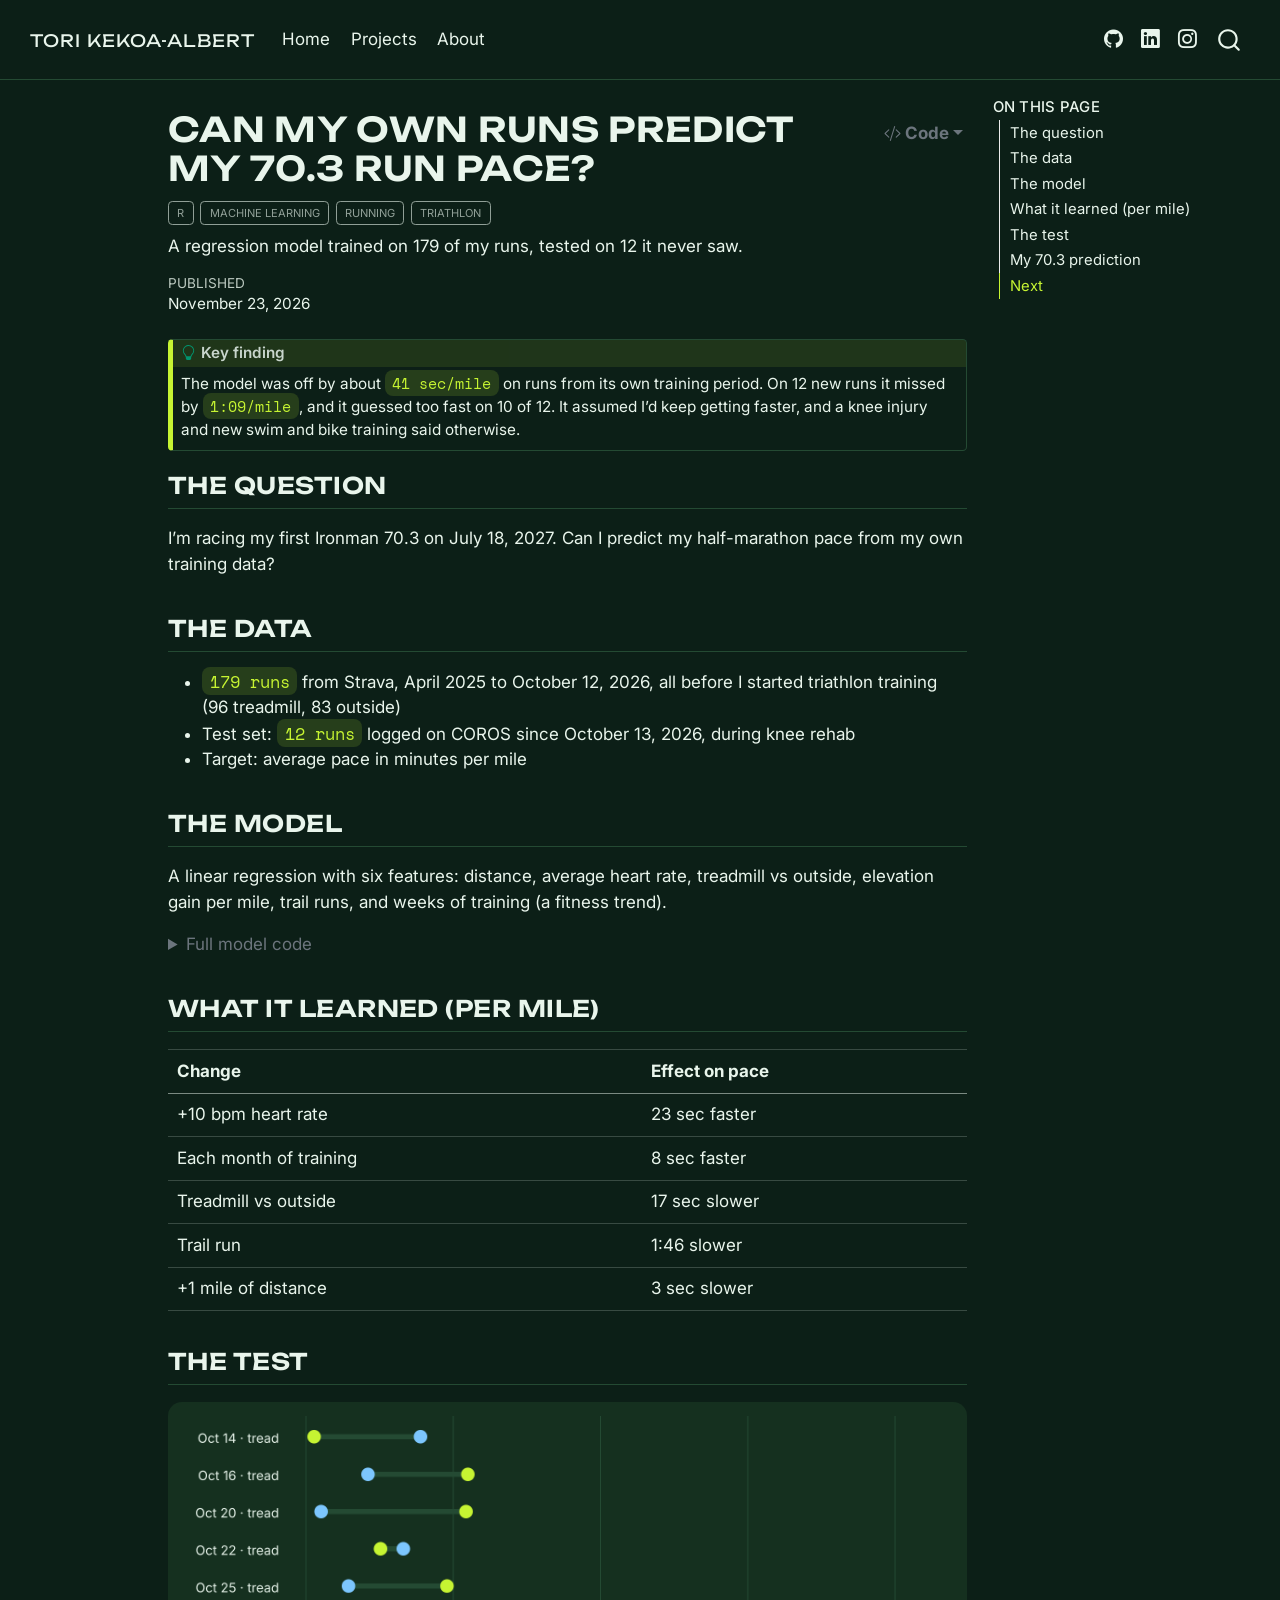
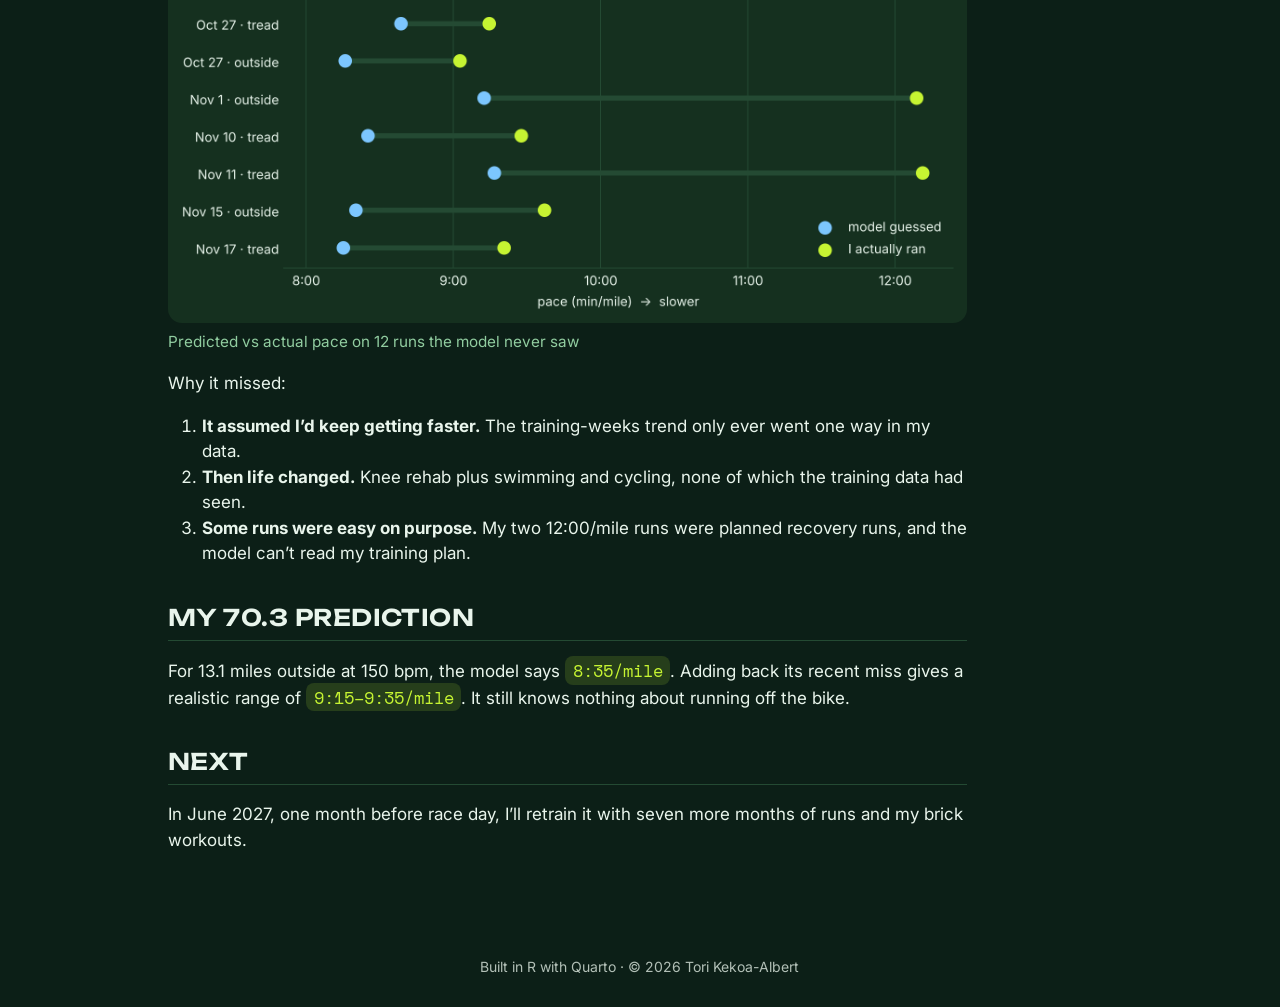
==== commit 30351e4f: "Built site for gh-pages" ====
--- a/projects/ironman-pace/index.html
+++ b/projects/ironman-pace/index.html
@@ -80,10 +80,10 @@
 <script src="../../site_libs/quarto-html/tippy.umd.min.js"></script>
 <script src="../../site_libs/quarto-html/anchor.min.js"></script>
 <link href="../../site_libs/quarto-html/tippy.css" rel="stylesheet">
-<link href="../../site_libs/quarto-html/quarto-syntax-highlighting-51c00c8f4a180df4682e31cd7a7e14bc.css" rel="stylesheet" id="quarto-text-highlighting-styles">
+<link href="../../site_libs/quarto-html/quarto-syntax-highlighting-dark-a89007aa4bdfa88ee14c220d434c9ad0.css" rel="stylesheet" id="quarto-text-highlighting-styles">
 <script src="../../site_libs/bootstrap/bootstrap.min.js"></script>
 <link href="../../site_libs/bootstrap/bootstrap-icons.css" rel="stylesheet">
-<link href="../../site_libs/bootstrap/bootstrap-92f1e757659c2c42efb5106b1210d6f0.min.css" rel="stylesheet" append-hash="true" id="quarto-bootstrap" data-mode="light">
+<link href="../../site_libs/bootstrap/bootstrap-1d9b7c72910c04f30db11e39eb3ab618.min.css" rel="stylesheet" append-hash="true" id="quarto-bootstrap" data-mode="dark">
 <script id="quarto-search-options" type="application/json">{
   "location": "navbar",
   "copy-button": false,
--- a/site_libs/quarto-html/quarto-syntax-highlighting-dark-a89007aa4bdfa88ee14c220d434c9ad0.css
+++ b/site_libs/quarto-html/quarto-syntax-highlighting-dark-a89007aa4bdfa88ee14c220d434c9ad0.css
@@ -0,0 +1,219 @@
+/* quarto syntax highlight colors */
+:root {
+  --quarto-hl-al-color: #f07178;
+  --quarto-hl-an-color: #d4d0ab;
+  --quarto-hl-at-color: #00e0e0;
+  --quarto-hl-bn-color: #d4d0ab;
+  --quarto-hl-bu-color: #abe338;
+  --quarto-hl-ch-color: #abe338;
+  --quarto-hl-co-color: #f8f8f2;
+  --quarto-hl-cv-color: #ffd700;
+  --quarto-hl-cn-color: #ffd700;
+  --quarto-hl-cf-color: #ffa07a;
+  --quarto-hl-dt-color: #ffa07a;
+  --quarto-hl-dv-color: #d4d0ab;
+  --quarto-hl-do-color: #f8f8f2;
+  --quarto-hl-er-color: #f07178;
+  --quarto-hl-ex-color: #00e0e0;
+  --quarto-hl-fl-color: #d4d0ab;
+  --quarto-hl-fu-color: #ffa07a;
+  --quarto-hl-im-color: #abe338;
+  --quarto-hl-in-color: #d4d0ab;
+  --quarto-hl-kw-color: #ffa07a;
+  --quarto-hl-op-color: #ffa07a;
+  --quarto-hl-ot-color: #00e0e0;
+  --quarto-hl-pp-color: #dcc6e0;
+  --quarto-hl-re-color: #00e0e0;
+  --quarto-hl-sc-color: #abe338;
+  --quarto-hl-ss-color: #abe338;
+  --quarto-hl-st-color: #abe338;
+  --quarto-hl-va-color: #00e0e0;
+  --quarto-hl-vs-color: #abe338;
+  --quarto-hl-wa-color: #dcc6e0;
+}
+
+/* other quarto variables */
+:root {
+  --quarto-font-monospace: "Space Mono", Menlo, monospace;
+}
+
+/* syntax highlight based on Pandoc's rules */
+pre > code.sourceCode > span {
+  color: #f8f8f2;
+}
+
+code.sourceCode > span {
+  color: #f8f8f2;
+}
+
+div.sourceCode,
+div.sourceCode pre.sourceCode {
+  color: #f8f8f2;
+}
+
+/* Normal */
+code span {
+  color: #f8f8f2;
+}
+
+/* Alert */
+code span.al {
+  color: #f07178;
+}
+
+/* Annotation */
+code span.an {
+  color: #d4d0ab;
+}
+
+/* Attribute */
+code span.at {
+  color: #00e0e0;
+}
+
+/* BaseN */
+code span.bn {
+  color: #d4d0ab;
+}
+
+/* BuiltIn */
+code span.bu {
+  color: #abe338;
+}
+
+/* ControlFlow */
+code span.cf {
+  font-weight: bold;
+  color: #ffa07a;
+}
+
+/* Char */
+code span.ch {
+  color: #abe338;
+}
+
+/* Constant */
+code span.cn {
+  color: #ffd700;
+}
+
+/* Comment */
+code span.co {
+  font-style: italic;
+  color: #f8f8f2;
+}
+
+/* CommentVar */
+code span.cv {
+  color: #ffd700;
+}
+
+/* Documentation */
+code span.do {
+  color: #f8f8f2;
+}
+
+/* DataType */
+code span.dt {
+  color: #ffa07a;
+}
+
+/* DecVal */
+code span.dv {
+  color: #d4d0ab;
+}
+
+/* Error */
+code span.er {
+  color: #f07178;
+  text-decoration: underline;
+}
+
+/* Extension */
+code span.ex {
+  font-weight: bold;
+  color: #00e0e0;
+}
+
+/* Float */
+code span.fl {
+  color: #d4d0ab;
+}
+
+/* Function */
+code span.fu {
+  color: #ffa07a;
+}
+
+/* Import */
+code span.im {
+  color: #abe338;
+}
+
+/* Information */
+code span.in {
+  color: #d4d0ab;
+}
+
+/* Keyword */
+code span.kw {
+  font-weight: bold;
+  color: #ffa07a;
+}
+
+/* Operator */
+code span.op {
+  color: #ffa07a;
+}
+
+/* Other */
+code span.ot {
+  color: #00e0e0;
+}
+
+/* Preprocessor */
+code span.pp {
+  color: #dcc6e0;
+}
+
+/* RegionMarker */
+code span.re {
+  background-color: #f8f8f2;
+  color: #00e0e0;
+}
+
+/* SpecialChar */
+code span.sc {
+  color: #abe338;
+}
+
+/* SpecialString */
+code span.ss {
+  color: #abe338;
+}
+
+/* String */
+code span.st {
+  color: #abe338;
+}
+
+/* Variable */
+code span.va {
+  color: #00e0e0;
+}
+
+/* VerbatimString */
+code span.vs {
+  color: #abe338;
+}
+
+/* Warning */
+code span.wa {
+  color: #dcc6e0;
+}
+
+.prevent-inlining {
+  content: "</";
+}
+
+/*# sourceMappingURL=2728d63d93d24f7e8b3f5a7e2cab5941.css.map */
